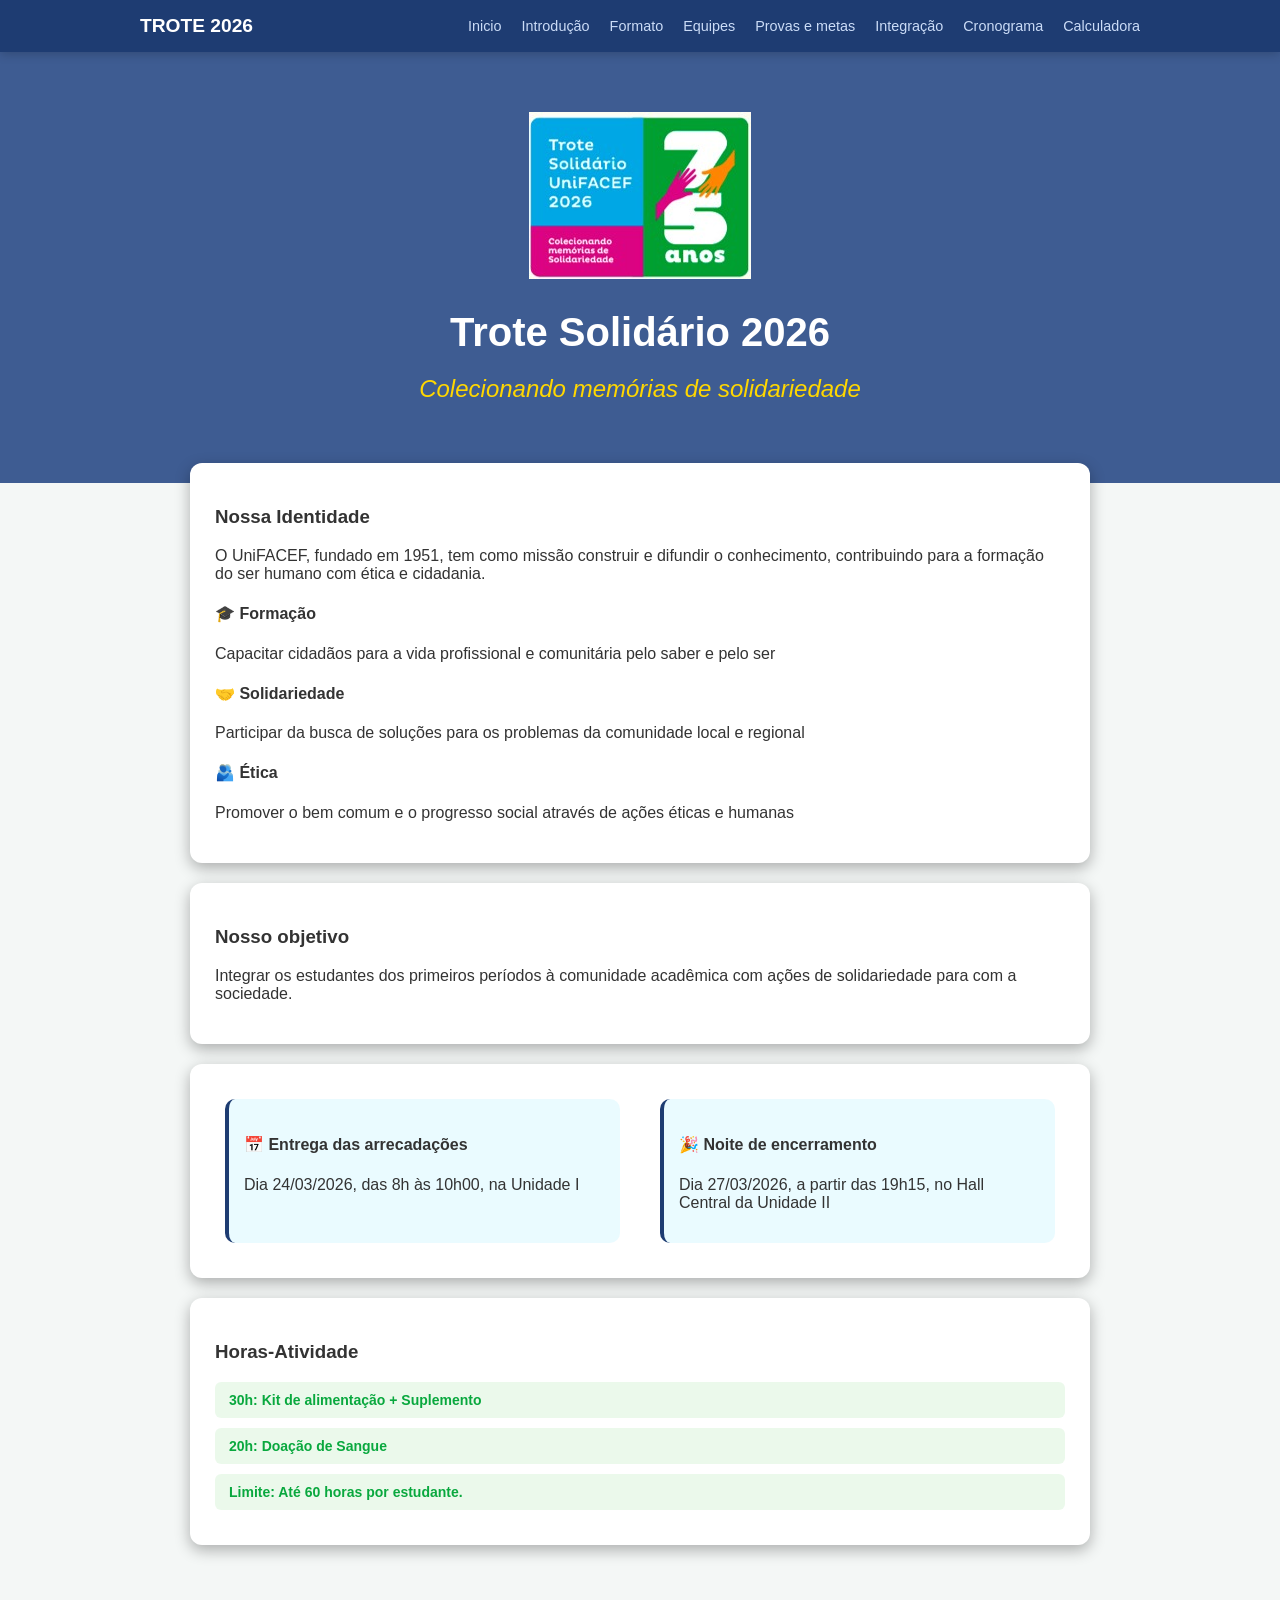
==== trote-oficial/index.html @ b9a37489 "iniciando com git e github" ====
<!DOCTYPE html>
<html lang="pt-br">
<head>
    <meta charset="UTF-8"/>
    <link rel="stylesheet" href="style.css">
    <title>Trote Solidário</title>
</head>
<body>

    <nav class="menu-principal">
        <div class="menu-container">
            <a href="index.html" class="logo">Trote 2026</a>
            <ul class="lista">
                <li><a href="index.html">Inicio</a></li>
                <li><a href="introducao.html">Introdução</a></li>
                <li><a href="formato.html">Formato</a></li>
                <li><a href="equipes.html">Equipes</a></li>
                <li><a href="provas.html">Provas e metas</a></li>
                <li><a href="integracao.html">Integração</a></li>
                <li><a href="cronograma.html">Cronograma</a></li>
                <li><a href="calculadora.html">Calculadora</a></li>
            </ul>
        </div>
    </nav>

    <header class="cabecalho">
        <div class="cabecalho-container">
            <img src="fototrote.jpg" alt="Trote Solidário"/>
            <h1>Trote Solidário 2026</h1>
            <h2>Colecionando memórias de solidariedade</h2>
        </div>
    </header>

    <main class="principal">
        <section>
            <h3>Nossa Identidade</h3>
            <p>O UniFACEF, fundado em 1951, tem como missão construir e difundir o conhecimento, contribuindo para a formação do ser humano com ética e cidadania.</p>
            <div class="item">
                <h4>🎓 Formação</h4>
                <p>Capacitar cidadãos para a vida profissional e comunitária pelo saber e pelo ser</p>
            </div>
            <div class="item">
                <h4>🤝 Solidariedade</h4>
                <p>Participar da busca de soluções para os problemas da comunidade local e regional</p>
            </div>
            <div class="item">
                <h4>🫂 Ética</h4>
                <p>Promover o bem comum e o progresso social através de ações éticas e humanas</p>
            </div>
        </section>

        <section>
            <h3>Nosso objetivo</h3>
            <p>Integrar os estudantes dos primeiros períodos à comunidade acadêmica com ações de solidariedade para com a sociedade.</p>
        </section>

        <section class="importante">
            <div class="caixas">
                <h4>📅 Entrega das arrecadações</h4>
                <p>Dia 24/03/2026, das 8h às 10h00, na Unidade I</p>
            </div>
            <div class="caixas">
                <h4>🎉 Noite de encerramento</h4>
                <p>Dia 27/03/2026, a partir das 19h15, no Hall Central da Unidade II</p>
            </div>
        </section>

        <section>
            <h3>Horas-Atividade</h3>
            <div class="horas"><p>30h: Kit de alimentação + Suplemento</p></div>
            <div class="horas"><p>20h: Doação de Sangue</p></div>
            <div class="horas"><p>Limite: Até 60 horas por estudante.</p></div>
        </section>

    </main>

</body>
</html>
---- trote-oficial/style.css ----
body {
    margin: 0;
    font-family: 'Segoe UI', sans-serif;
    background-color: #f4f7f6;
    color: #333;
}

/* NAV */
.menu-principal {
    background-color: #1e3c72;
    padding: 15px 0;
    position: sticky;
    top: 0;
    z-index: 1000;
    box-shadow: 0 2px 10px rgba(0,0,0,.2);
}

.menu-container {
    max-width: 1000px;
    margin: 0 auto;
    display: flex;
    justify-content: space-between;
    align-items: center;
    padding: 0 20px;
}

.logo {
    color: #fff;
    text-decoration: none;
    font-weight: bold;
    font-size: 1.2rem;
    text-transform: uppercase;
}

.lista {
    list-style: none;
    display: flex;
    gap: 20px;
    margin: 0;
    padding: 0;
}

.lista a {
    color: #cbdcf7;
    text-decoration: none;
    font-size: .9rem;
    font-weight: 500;
    transition: color .3s;
}

.lista a:hover { color: #fff; }

/* HEADER */
.cabecalho {
    background-color: #3e5c92;
    color: #fff;
    padding: 60px 20px;
    text-align: center;
}

.cabecalho-container h1 {
    font-size: 2.5rem;
    margin-bottom: 5px;
}

.cabecalho-container h2 {
    font-weight: 300;
    font-style: italic;
    color: #ffd700;
}

/* MAIN */
.principal {
    max-width: 900px;
    margin: -40px auto 40px;
    padding: 20px;
}

section {
    background: #fff;
    margin-bottom: 20px;
    padding: 25px;
    border-radius: 12px;
    box-shadow: 0 5px 15px rgba(0,0,0,.3);
}

.importante {
    display: flex; /* por padrão adota-se a horizontal (row) */
    gap: 20px;
    justify-content: space-between;
}

/* CAIXAS AZUIS */
.caixas {
    flex: 1;
    margin: 10px;
    padding: 15px;
    background-color: #00ccff15;
    border-left: 4px solid #1e3c72;
    border-radius: 10px;
}

/* HORAS */
.horas {
    margin: 10px auto;
    padding: 10px 14px;
    background-color: rgba(0,180,0,.08);
    border-radius: 6px;
    color: #09a83e;
    font-weight: bold;
    font-size: 14px;
}

.horas p {
    margin: 0;
}

.missao p {
    line-height: 1.6; /*altura da linha*/
    margin-bottom: 20px;
    text-align: justify; /*alinhamento à direita e esquerda*/
}

.valores .ul {
    list-style: none;
    padding: 0px;
}

table {
    width: 100%;
    border-collapse: collapse; /* junta as bordas adjascentes, ficando uma só*/
    margin-top: 20px;
    background-color: white;
}

th, td {
    border-bottom: 1px solid #ddd;
    padding: 15px;
    text-align: left;
}

th {
    background-color: #2a5298;
    color: white;
    text-transform: uppercase;
    font-size: 0.85rem;
}

/* COR DOS CURSOS */
.amarelo {
    width: 25px;
    height: 25px;
    background: yellow;
}

.cinza {
    width: 25px;
    height: 25px;
    background: gray;
}

.laranja {
    width: 25px;
    height: 25px;
    background: orange;
}

.marrom {
    width: 25px;
    height: 25px;
    background: brown;
}

.preto {
    width: 25px;
    height: 25px;
    background: black;
}

.rosa {
    width: 25px;
    height: 25px;
    background: pink;
}

.roxo {
    width: 25px;
    height: 25px;
    background: purple;
}

.verde {
    width: 25px;
    height: 25px;
    background: green;
}

.vermelho {
    width: 25px;
    height: 25px;
    background: red;
}

/* TEXTO PONTILHADO */
.pontilhado {
    border: 3px dotted #ffd755;
    padding: 20px;
    background-color: #ffbb0018;
    border-radius: 6px;
}

.pontilhado p {
    margin: 0;
}

/* TEXTO */
.texto {
    margin: 15px auto;
}

.texto-pequeno {
    font-size: 0.90rem;
}

.cortexto {
    color: #8f6807;
    text-shadow: 0px 0px 1px rgba(255, 200, 0, 0.075);
}

/* CAIXAS DE PROVA */
.caixaprovadois {
    background-color: #ff000010;
    margin-bottom: 20px;
    padding: 25px;
    border-radius: 10px;
    border-left: 4px solid #ff0000;
    box-shadow: 0 5px 15px rgba(0,0,0,.3);
}

.caixaprova5-6-7 {
    background-color: #ffbb0018;
    margin-bottom: 20px;
    padding: 25px;
    border-radius: 10px;
    border-left: 4px solid #ffd755;
    box-shadow: 0 5px 15px rgba(0,0,0,.3);
}

.footer {
    background-color: #1e3c72;
    color: white;
    text-align: center;
    padding: 20px;
    width: 100%;
    border-top: 4px solid #ffd755;
}

.footer p {
    margin: 5px;
}
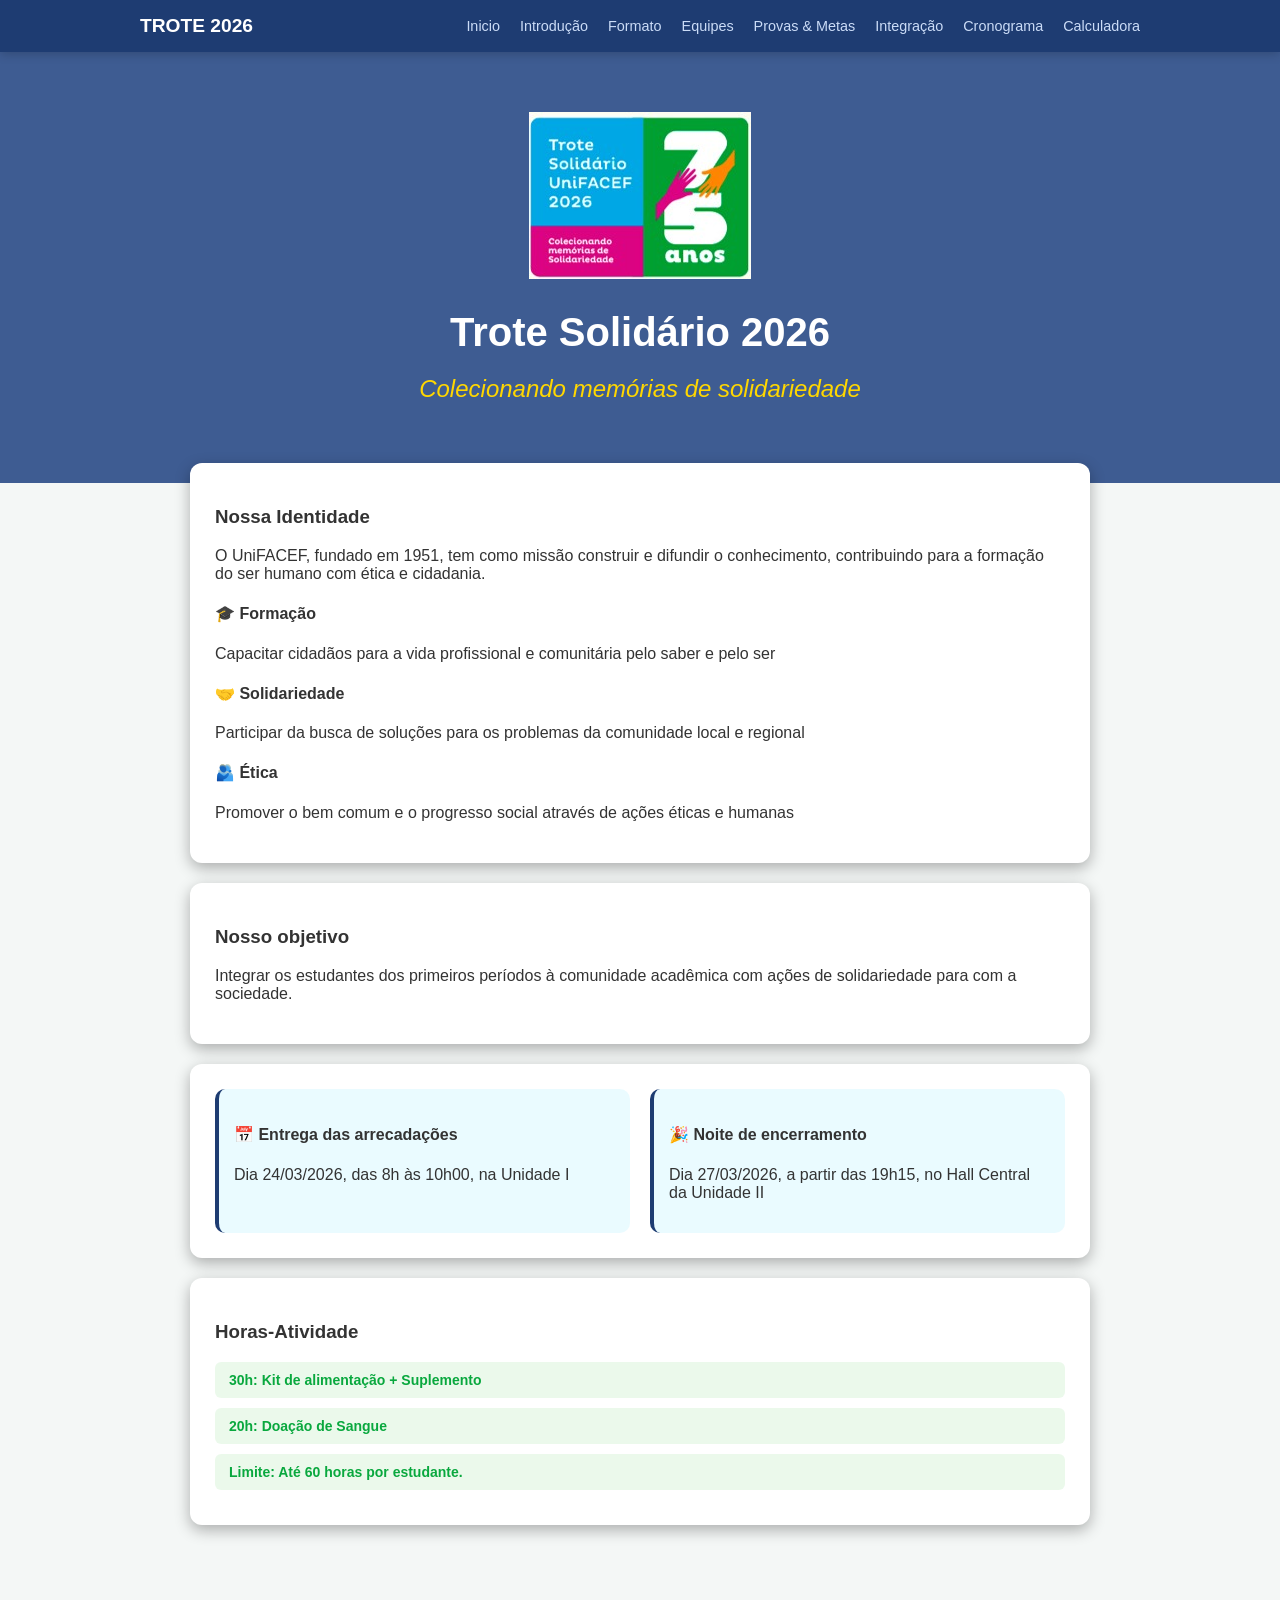
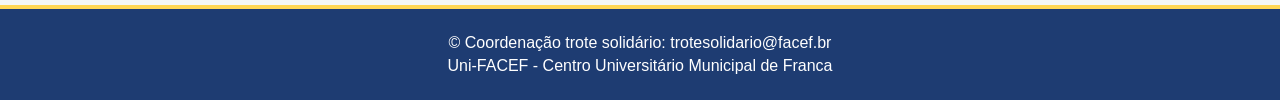
==== commit a342bffa: "atualização do site" ====
--- a/trote-oficial/index.html
+++ b/trote-oficial/index.html
@@ -15,7 +15,7 @@
                 <li><a href="introducao.html">Introdução</a></li>
                 <li><a href="formato.html">Formato</a></li>
                 <li><a href="equipes.html">Equipes</a></li>
-                <li><a href="provas.html">Provas e metas</a></li>
+                <li><a href="provas.html">Provas & Metas</a></li>
                 <li><a href="integracao.html">Integração</a></li>
                 <li><a href="cronograma.html">Cronograma</a></li>
                 <li><a href="calculadora.html">Calculadora</a></li>
@@ -31,48 +31,55 @@
         </div>
     </header>
 
-    <main class="principal">
-        <section>
-            <h3>Nossa Identidade</h3>
-            <p>O UniFACEF, fundado em 1951, tem como missão construir e difundir o conhecimento, contribuindo para a formação do ser humano com ética e cidadania.</p>
-            <div class="item">
-                <h4>🎓 Formação</h4>
-                <p>Capacitar cidadãos para a vida profissional e comunitária pelo saber e pelo ser</p>
-            </div>
-            <div class="item">
-                <h4>🤝 Solidariedade</h4>
-                <p>Participar da busca de soluções para os problemas da comunidade local e regional</p>
-            </div>
-            <div class="item">
-                <h4>🫂 Ética</h4>
-                <p>Promover o bem comum e o progresso social através de ações éticas e humanas</p>
-            </div>
-        </section>
+       <div class="pagina"> <!-- Adicionado para deixar o footer sempre no fim da pagina -->
+        <main class="principal">
+            <section>
+                <h3>Nossa Identidade</h3>
+                <p>O UniFACEF, fundado em 1951, tem como missão construir e difundir o conhecimento, contribuindo para a formação do ser humano com ética e cidadania.</p>
+                <div class="item">
+                    <h4>🎓 Formação</h4>
+                    <p>Capacitar cidadãos para a vida profissional e comunitária pelo saber e pelo ser</p>
+                </div>
+                <div class="item">
+                    <h4>🤝 Solidariedade</h4>
+                    <p>Participar da busca de soluções para os problemas da comunidade local e regional</p>
+                </div>
+                <div class="item">
+                    <h4>🫂 Ética</h4>
+                    <p>Promover o bem comum e o progresso social através de ações éticas e humanas</p>
+                </div>
+            </section>
 
-        <section>
-            <h3>Nosso objetivo</h3>
-            <p>Integrar os estudantes dos primeiros períodos à comunidade acadêmica com ações de solidariedade para com a sociedade.</p>
-        </section>
+            <section>
+                <h3>Nosso objetivo</h3>
+                <p>Integrar os estudantes dos primeiros períodos à comunidade acadêmica com ações de solidariedade para com a sociedade.</p>
+            </section>
 
-        <section class="importante">
-            <div class="caixas">
-                <h4>📅 Entrega das arrecadações</h4>
-                <p>Dia 24/03/2026, das 8h às 10h00, na Unidade I</p>
-            </div>
-            <div class="caixas">
-                <h4>🎉 Noite de encerramento</h4>
-                <p>Dia 27/03/2026, a partir das 19h15, no Hall Central da Unidade II</p>
-            </div>
-        </section>
+            <section class="importante">
+                <div class="caixa">
+                    <h4>📅 Entrega das arrecadações</h4>
+                    <p>Dia 24/03/2026, das 8h às 10h00, na Unidade I</p>
+                </div>
+                <div class="caixa">
+                    <h4>🎉 Noite de encerramento</h4>
+                    <p>Dia 27/03/2026, a partir das 19h15, no Hall Central da Unidade II</p>
+                </div>
+            </section>
 
-        <section>
-            <h3>Horas-Atividade</h3>
-            <div class="horas"><p>30h: Kit de alimentação + Suplemento</p></div>
-            <div class="horas"><p>20h: Doação de Sangue</p></div>
-            <div class="horas"><p>Limite: Até 60 horas por estudante.</p></div>
-        </section>
+            <section>
+                <h3>Horas-Atividade</h3>
+                <div class="horas"><p>30h: Kit de alimentação + Suplemento</p></div>
+                <div class="horas"><p>20h: Doação de Sangue</p></div>
+                <div class="horas"><p>Limite: Até 60 horas por estudante.</p></div>
+            </section>
 
-    </main>
+        </main>
+       </div>
+
+    <footer class="footer">
+        <p>&copy; Coordenação trote solidário: trotesolidario@facef.br </p>
+        <p> Uni-FACEF - Centro Universitário Municipal de Franca </p>
+    </footer>
 
 </body>
 </html>
--- a/trote-oficial/style.css
+++ b/trote-oficial/style.css
@@ -3,6 +3,14 @@
     font-family: 'Segoe UI', sans-serif;
     background-color: #f4f7f6;
     color: #333;
+/* Adicionado para deixar o footer sempre no fim da pagina */
+    display: flex;
+    flex-direction: column;
+    min-height: 100vh;
+}
+/* Adicionado para deixar o footer sempre no fim da pagina */
+.pagina {
+    flex: 1;
 }
 
 /* NAV */
@@ -43,9 +51,9 @@
 .lista a {
     color: #cbdcf7;
     text-decoration: none;
-    font-size: .9rem;
+    font-size: 0.9rem;
     font-weight: 500;
-    transition: color .3s;
+    transition: color 0.3s;
 }
 
 .lista a:hover { color: #fff; }
@@ -76,6 +84,12 @@
     padding: 20px;
 }
 
+.principal-sem-margem {
+    max-width: 900px;
+    margin: -40px auto 0px;
+    padding: 20px;
+}
+
 section {
     background: #fff;
     margin-bottom: 20px;
@@ -91,13 +105,20 @@
 }
 
 /* CAIXAS AZUIS */
-.caixas {
+.caixa {
     flex: 1;
-    margin: 10px;
     padding: 15px;
     background-color: #00ccff15;
     border-left: 4px solid #1e3c72;
     border-radius: 10px;
+}
+
+.lista-valores {
+    list-style: none;
+    padding: 0;
+    display: flex;
+    flex-direction: column; /* empilha verticalmente */
+    gap: 10px;
 }
 
 /* HORAS */
@@ -121,7 +142,7 @@
     text-align: justify; /*alinhamento à direita e esquerda*/
 }
 
-.valores .ul {
+.valores ul {
     list-style: none;
     padding: 0px;
 }
@@ -201,9 +222,15 @@
     background: red;
 }
 
-/* TEXTO PONTILHADO */
+/* Linha dos cursos escurecendo */
+.lista-equipes tr:hover { 
+    background-color: #f0f0f0; 
+    cursor: pointer;
+}
+
+/* BORDA PONTILHADA */
 .pontilhado {
-    border: 3px dotted #ffd755;
+    border: 3px dashed #ffd755;
     padding: 20px;
     background-color: #ffbb0018;
     border-radius: 6px;
@@ -237,24 +264,159 @@
     box-shadow: 0 5px 15px rgba(0,0,0,.3);
 }
 
-.caixaprova5-6-7 {
-    background-color: #ffbb0018;
+.caixa-amarela {
+    background-color: #ffd90018;
     margin-bottom: 20px;
     padding: 25px;
     border-radius: 10px;
     border-left: 4px solid #ffd755;
     box-shadow: 0 5px 15px rgba(0,0,0,.3);
 }
-
+/* RODAPÉ */
 .footer {
     background-color: #1e3c72;
     color: white;
     text-align: center;
     padding: 20px;
-    width: 100%;
     border-top: 4px solid #ffd755;
 }
 
 .footer p {
     margin: 5px;
+}
+
+/*cronograma*/
+
+.timeline {
+    border-left: 3px solid #2a5298;
+    padding-left: 20px;
+    margin-top: 20px;
+}
+
+.evento {
+    margin-bottom: 25px;
+    position: relative; /* poder de flutuar na página sem alterar posição de outros elementos */
+
+}
+
+.evento::before { /* cria um pseudo elemento no css - serve para inserir conteudo
+decorativo ou informativo logo no inicio de um elemento sem que altere o html - elemento fantasma */
+    content: ""; /* sem texto */
+    width: 12px; /*largura da bolinha*/
+    height: 12px; /* altura da bolinha */
+    background: #ff4b2b; /*fundo da bolinha*/
+    border-radius: 50%; /* transforma em bolinha*/
+    position: absolute; /* cria a bolinha no inicio de cada div */
+    left: -27px; /* para esquerda */
+    top: 5px; /* abaixa 5px */
+}
+
+.grid-locais {
+    display: flex;
+    gap: 20px;
+}
+
+.locais {
+    flex: 1;
+    background: #f8f9fa;
+    border-radius: 8px;
+    padding: 15px;
+    border: 1px solid #dee2e6;
+}
+
+
+/*Pág formato*/
+
+.caixas {
+    background-color: #00ccff15;
+    margin-bottom: 20px;
+    padding: 25px;
+    border-radius: 10px;
+    border-left: 4px solid #1e3c72;
+    box-shadow: 0 5px 15px rgba(0,0,0,.3);
+}
+
+.importante .caixas {
+    flex: 1;
+}
+
+.formatos {
+    border-bottom: 1px solid #ddd;
+}
+
+.formatos th {
+    border-bottom: none;
+} 
+
+.formatos  td {
+    border-bottom: none;
+    color: #a17607;
+    padding: 5px 15px;
+}
+
+.formatos tr:first-child td {
+    padding-top: 25px;
+}
+
+.formatos tr:last-child td {
+    padding-bottom: 25px;
+}
+
+.caixa-solida {
+    padding: 15px;
+    background-color: #e8f4fd;
+    border-left: 4px solid #1e3c72;
+    border-radius: 10px;
+}
+
+/* INTEGRAÇÃO */
+.integracaotext {
+    color: #8f6807;
+    text-shadow: 0px 0px 1px rgba(255, 200, 0, 0.075);
+    padding: 0px 0px 10px;
+}
+
+.lista-criterios {
+   list-style: none;
+    padding: 0;
+    color: #8f6807;
+    line-height: 2;
+
+}
+
+.criterios h4 {
+    margin-bottom: 20px;
+    margin-top: 35px;
+}
+
+.form-group {
+    margin-bottom: 15px;
+    display: flex;
+    flex-direction: column;
+}
+
+input {
+    padding: 10px;
+    border-radius: 5px;
+    border: 1px solid #ccc;
+    width: 100px;
+}
+
+button {
+    background-color: #27ae60;
+    color: white;
+    padding: 10px 20px;
+    border: none;
+    border-radius: 5px;
+    cursor: pointer;
+    font-weight: bold;
+}
+
+.resultado {
+    margin-top: 20px;
+    padding: 15px;
+    background-color: #eef5ff;
+    border-left: 5px solid #1e3c72;
+    font-weight: bold;
+    font-size: 1.2rem;
 }
